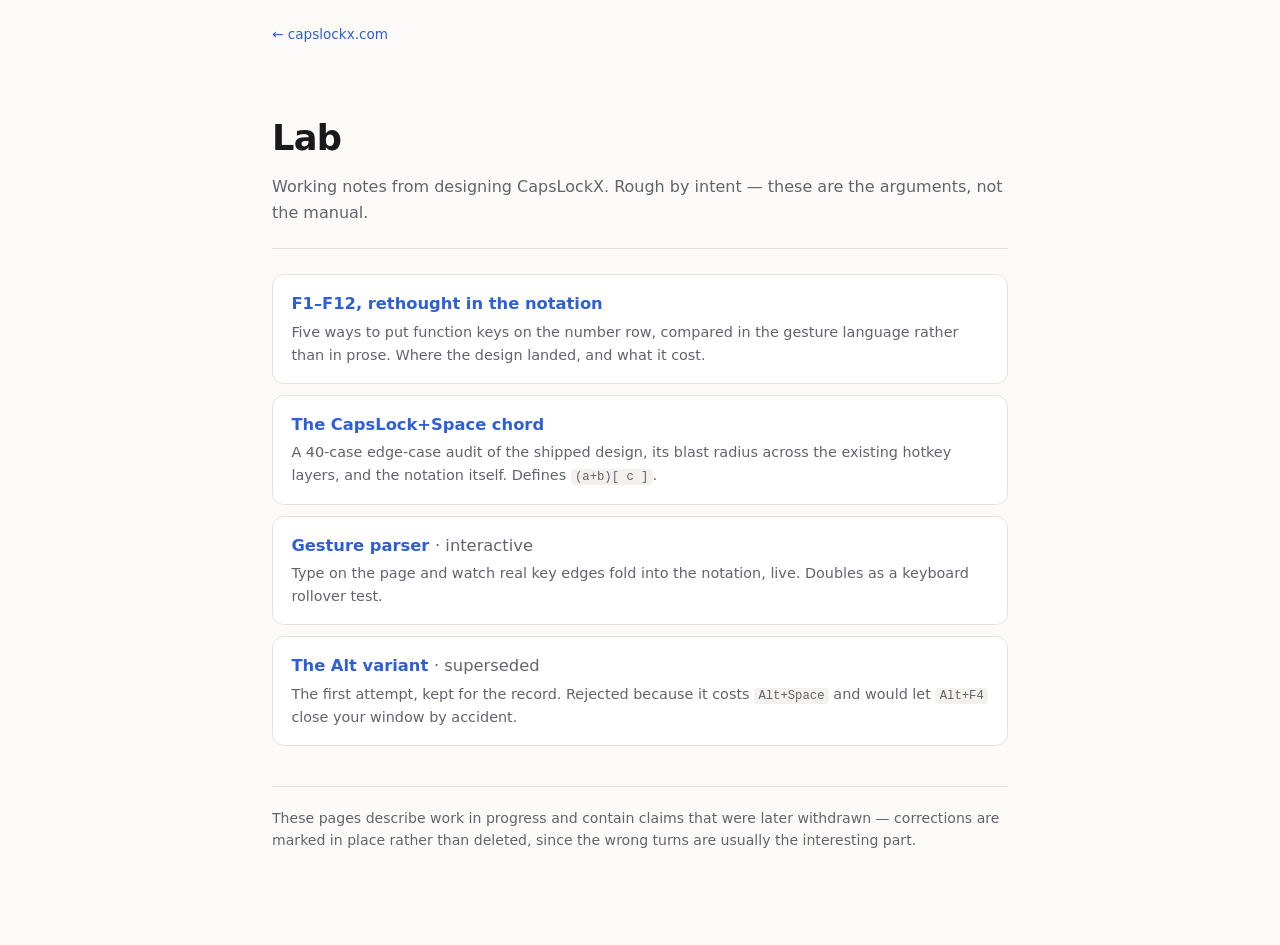
==== lab/index.html @ 7cb01835 "feat(lab): publish the CapsLockX design notes at /lab Four working documents from designing the Caps" ====
<!doctype html>
<html lang="en">
<head>
<meta charset="utf-8">
<meta name="viewport" content="width=device-width,initial-scale=1">
<title>CapsLockX Lab</title>
<meta name="description" content="Working notes from CapsLockX design: edge-case audits, the gesture notation, and a live keystroke recognizer.">
<meta name="robots" content="noindex">
<link rel="icon" type="image/png" href="/favicon.png">
<style>
:root{
  --bg:#fbfaf8; --panel:#ffffff; --ink:#1a1a1c; --muted:#63636b; --line:#e5e3de;
  --accent:#2f5fd8; --code-bg:#f2f1ed;
}
@media (prefers-color-scheme:dark){:root:not([data-theme="light"]){
  --bg:#131316; --panel:#1a1a1e; --ink:#e9e8e6; --muted:#9b9aa2; --line:#2c2c33;
  --accent:#8fb0ff; --code-bg:#232329;}}
:root[data-theme="dark"]{
  --bg:#131316; --panel:#1a1a1e; --ink:#e9e8e6; --muted:#9b9aa2; --line:#2c2c33;
  --accent:#8fb0ff; --code-bg:#232329;}
*{box-sizing:border-box}
body{background:var(--bg);color:var(--ink);margin:0;padding:0 1.25rem 5rem;
  font:16px/1.6 ui-sans-serif,system-ui,-apple-system,"Segoe UI",sans-serif}
.wrap{max-width:46rem;margin:0 auto}
header{padding:4rem 0 1.4rem;border-bottom:1px solid var(--line)}
h1{font-size:clamp(1.6rem,4vw,2.2rem);margin:0 0 .5rem;letter-spacing:-.02em}
.sub{color:var(--muted);margin:0}
.back{font-size:.85rem;color:var(--muted);padding-top:1.5rem;margin:0}
ul{list-style:none;padding:0;margin:1.6rem 0}
li{margin:.7rem 0}
a.card{display:block;background:var(--panel);border:1px solid var(--line);
  border-radius:12px;padding:1rem 1.15rem;text-decoration:none;color:inherit;
  transition:border-color .15s,transform .15s}
a.card:hover{border-color:var(--accent);transform:translateY(-1px)}
a.card .t{font-weight:650;font-size:1.02rem;color:var(--accent)}
a.card .d{color:var(--muted);font-size:.9rem;margin-top:.2rem}
code{font-family:ui-monospace,"Cascadia Mono",Consolas,monospace;
  background:var(--code-bg);padding:.1em .35em;border-radius:4px;font-size:.85em}
.note{color:var(--muted);font-size:.88rem;border-top:1px solid var(--line);
  margin-top:2.5rem;padding-top:1.2rem}
</style>
</head>
<body>
<div class="wrap">
<p class="back"><a href="/" style="color:var(--accent);text-decoration:none">&larr; capslockx.com</a></p>

<header>
  <h1>Lab</h1>
  <p class="sub">Working notes from designing CapsLockX. Rough by intent &mdash; these are the arguments, not the manual.</p>
</header>

<ul>
  <li><a class="card" href="/lab/fn-row-rethink/">
    <div class="t">F1&ndash;F12, rethought in the notation</div>
    <div class="d">Five ways to put function keys on the number row, compared in the gesture language rather than in prose. Where the design landed, and what it cost.</div>
  </a></li>

  <li><a class="card" href="/lab/chord-fn-row/">
    <div class="t">The CapsLock+Space chord</div>
    <div class="d">A 40-case edge-case audit of the shipped design, its blast radius across the existing hotkey layers, and the notation itself. Defines <code>(a+b)[ c ]</code>.</div>
  </a></li>

  <li><a class="card" href="/lab/gesture-parser/">
    <div class="t">Gesture parser <span style="font-weight:400;color:var(--muted)">&middot; interactive</span></div>
    <div class="d">Type on the page and watch real key edges fold into the notation, live. Doubles as a keyboard rollover test.</div>
  </a></li>

  <li><a class="card" href="/lab/alt-fn-row/">
    <div class="t">The Alt variant <span style="font-weight:400;color:var(--muted)">&middot; superseded</span></div>
    <div class="d">The first attempt, kept for the record. Rejected because it costs <code>Alt+Space</code> and would let <code>Alt+F4</code> close your window by accident.</div>
  </a></li>
</ul>

<p class="note">
  These pages describe work in progress and contain claims that were later
  withdrawn &mdash; corrections are marked in place rather than deleted, since the
  wrong turns are usually the interesting part.
</p>
</div>
</body>
</html>
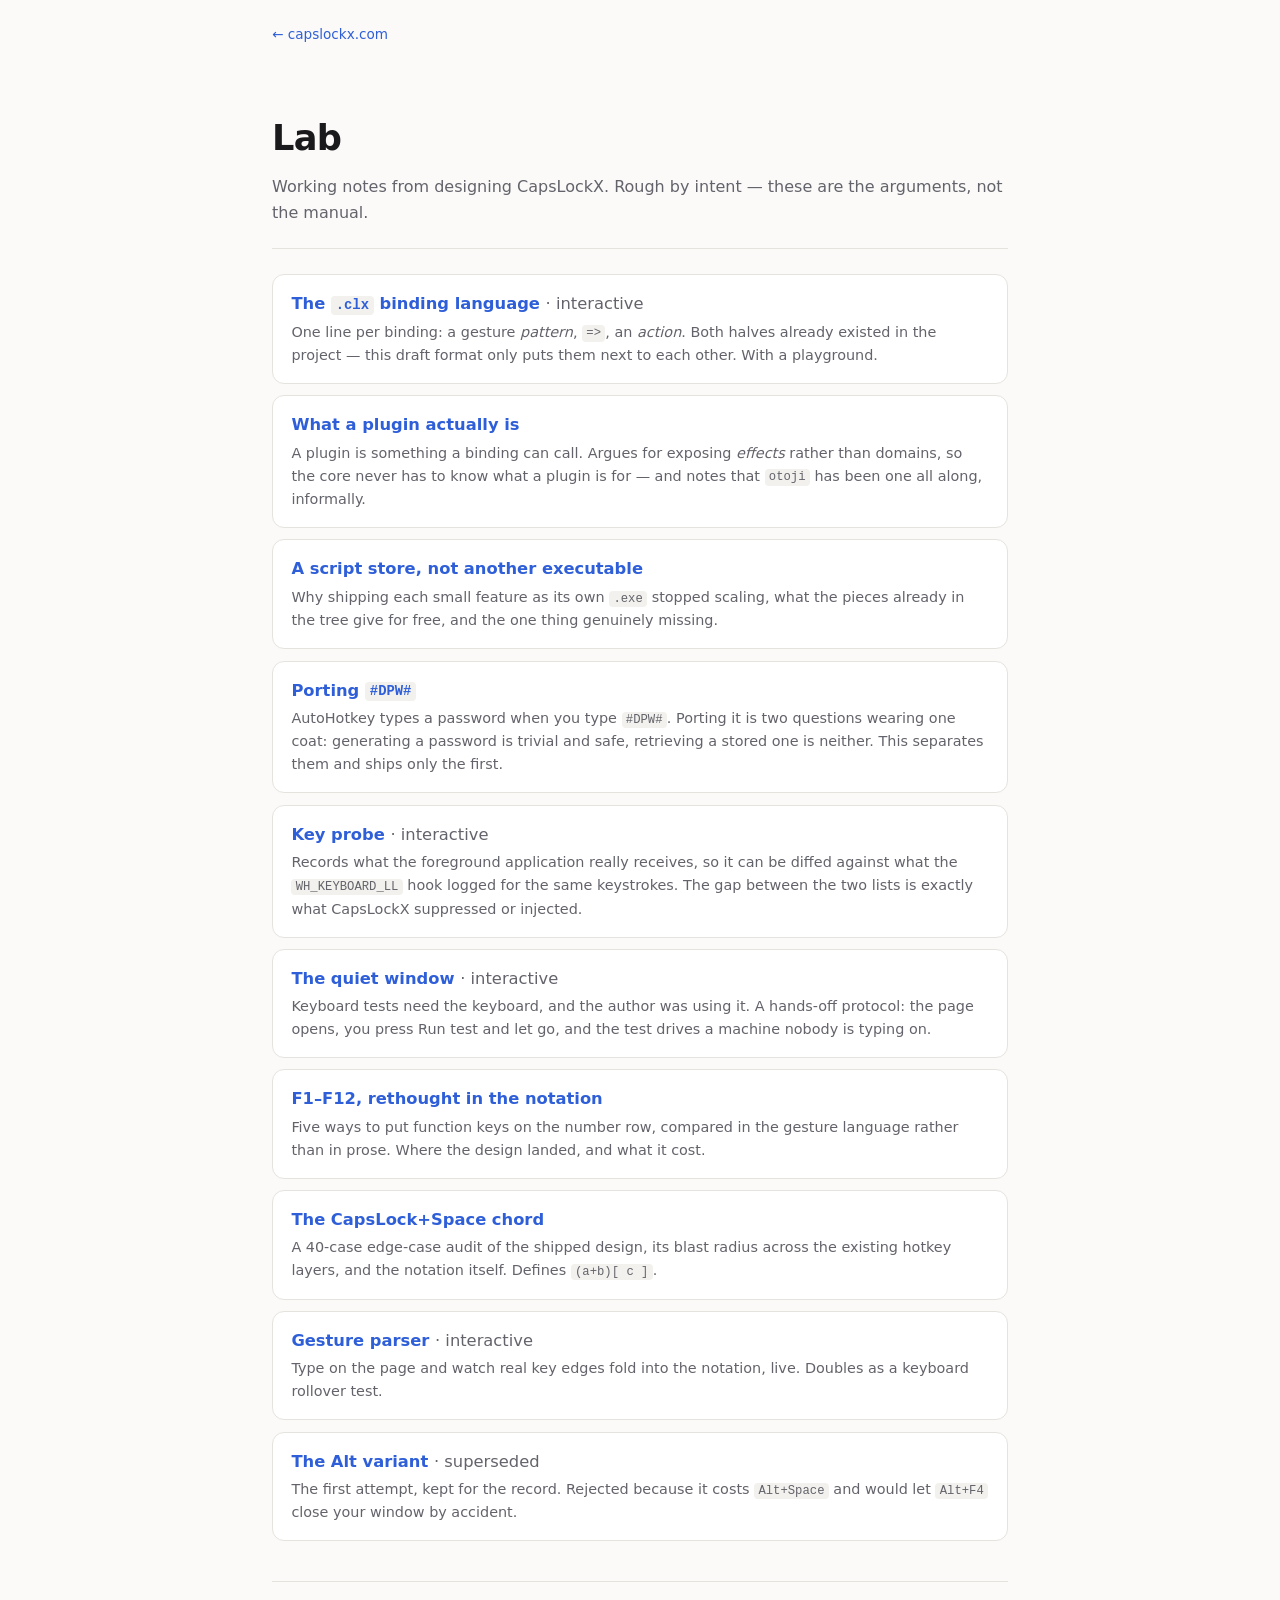
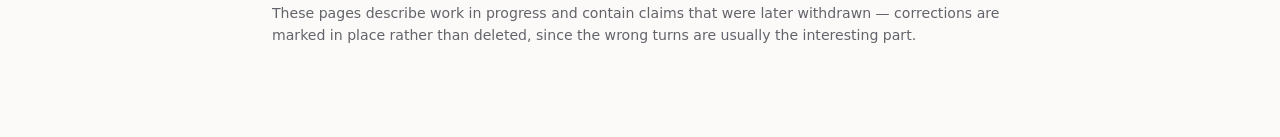
==== commit a71cc526: "lab: cards for the six unlinked notes, and detect new pages when syncing Two halves of the same prob" ====
--- a/lab/index.html
+++ b/lab/index.html
@@ -4,7 +4,7 @@
 <meta charset="utf-8">
 <meta name="viewport" content="width=device-width,initial-scale=1">
 <title>CapsLockX Lab</title>
-<meta name="description" content="Working notes from CapsLockX design: edge-case audits, the gesture notation, and a live keystroke recognizer.">
+<meta name="description" content="Working notes from CapsLockX design: the binding language and plugin contract, edge-case audits, the gesture notation, and live keystroke tools.">
 <meta name="robots" content="noindex">
 <link rel="icon" type="image/png" href="/favicon.png">
 <style>
@@ -50,6 +50,36 @@
 </header>
 
 <ul>
+  <li><a class="card" href="/lab/clx-lang/">
+    <div class="t">The <code>.clx</code> binding language <span style="font-weight:400;color:var(--muted)">&middot; interactive</span></div>
+    <div class="d">One line per binding: a gesture <em>pattern</em>, <code>=&gt;</code>, an <em>action</em>. Both halves already existed in the project &mdash; this draft format only puts them next to each other. With a playground.</div>
+  </a></li>
+
+  <li><a class="card" href="/lab/plugins/">
+    <div class="t">What a plugin actually is</div>
+    <div class="d">A plugin is something a binding can call. Argues for exposing <em>effects</em> rather than domains, so the core never has to know what a plugin is for &mdash; and notes that <code>otoji</code> has been one all along, informally.</div>
+  </a></li>
+
+  <li><a class="card" href="/lab/script-store/">
+    <div class="t">A script store, not another executable</div>
+    <div class="d">Why shipping each small feature as its own <code>.exe</code> stopped scaling, what the pieces already in the tree give for free, and the one thing genuinely missing.</div>
+  </a></li>
+
+  <li><a class="card" href="/lab/dpw-plugin/">
+    <div class="t">Porting <code>#DPW#</code></div>
+    <div class="d">AutoHotkey types a password when you type <code>#DPW#</code>. Porting it is two questions wearing one coat: generating a password is trivial and safe, retrieving a stored one is neither. This separates them and ships only the first.</div>
+  </a></li>
+
+  <li><a class="card" href="/lab/key-probe/">
+    <div class="t">Key probe <span style="font-weight:400;color:var(--muted)">&middot; interactive</span></div>
+    <div class="d">Records what the foreground application really receives, so it can be diffed against what the <code>WH_KEYBOARD_LL</code> hook logged for the same keystrokes. The gap between the two lists is exactly what CapsLockX suppressed or injected.</div>
+  </a></li>
+
+  <li><a class="card" href="/lab/quiet-window/">
+    <div class="t">The quiet window <span style="font-weight:400;color:var(--muted)">&middot; interactive</span></div>
+    <div class="d">Keyboard tests need the keyboard, and the author was using it. A hands-off protocol: the page opens, you press Run test and let go, and the test drives a machine nobody is typing on.</div>
+  </a></li>
+
   <li><a class="card" href="/lab/fn-row-rethink/">
     <div class="t">F1&ndash;F12, rethought in the notation</div>
     <div class="d">Five ways to put function keys on the number row, compared in the gesture language rather than in prose. Where the design landed, and what it cost.</div>
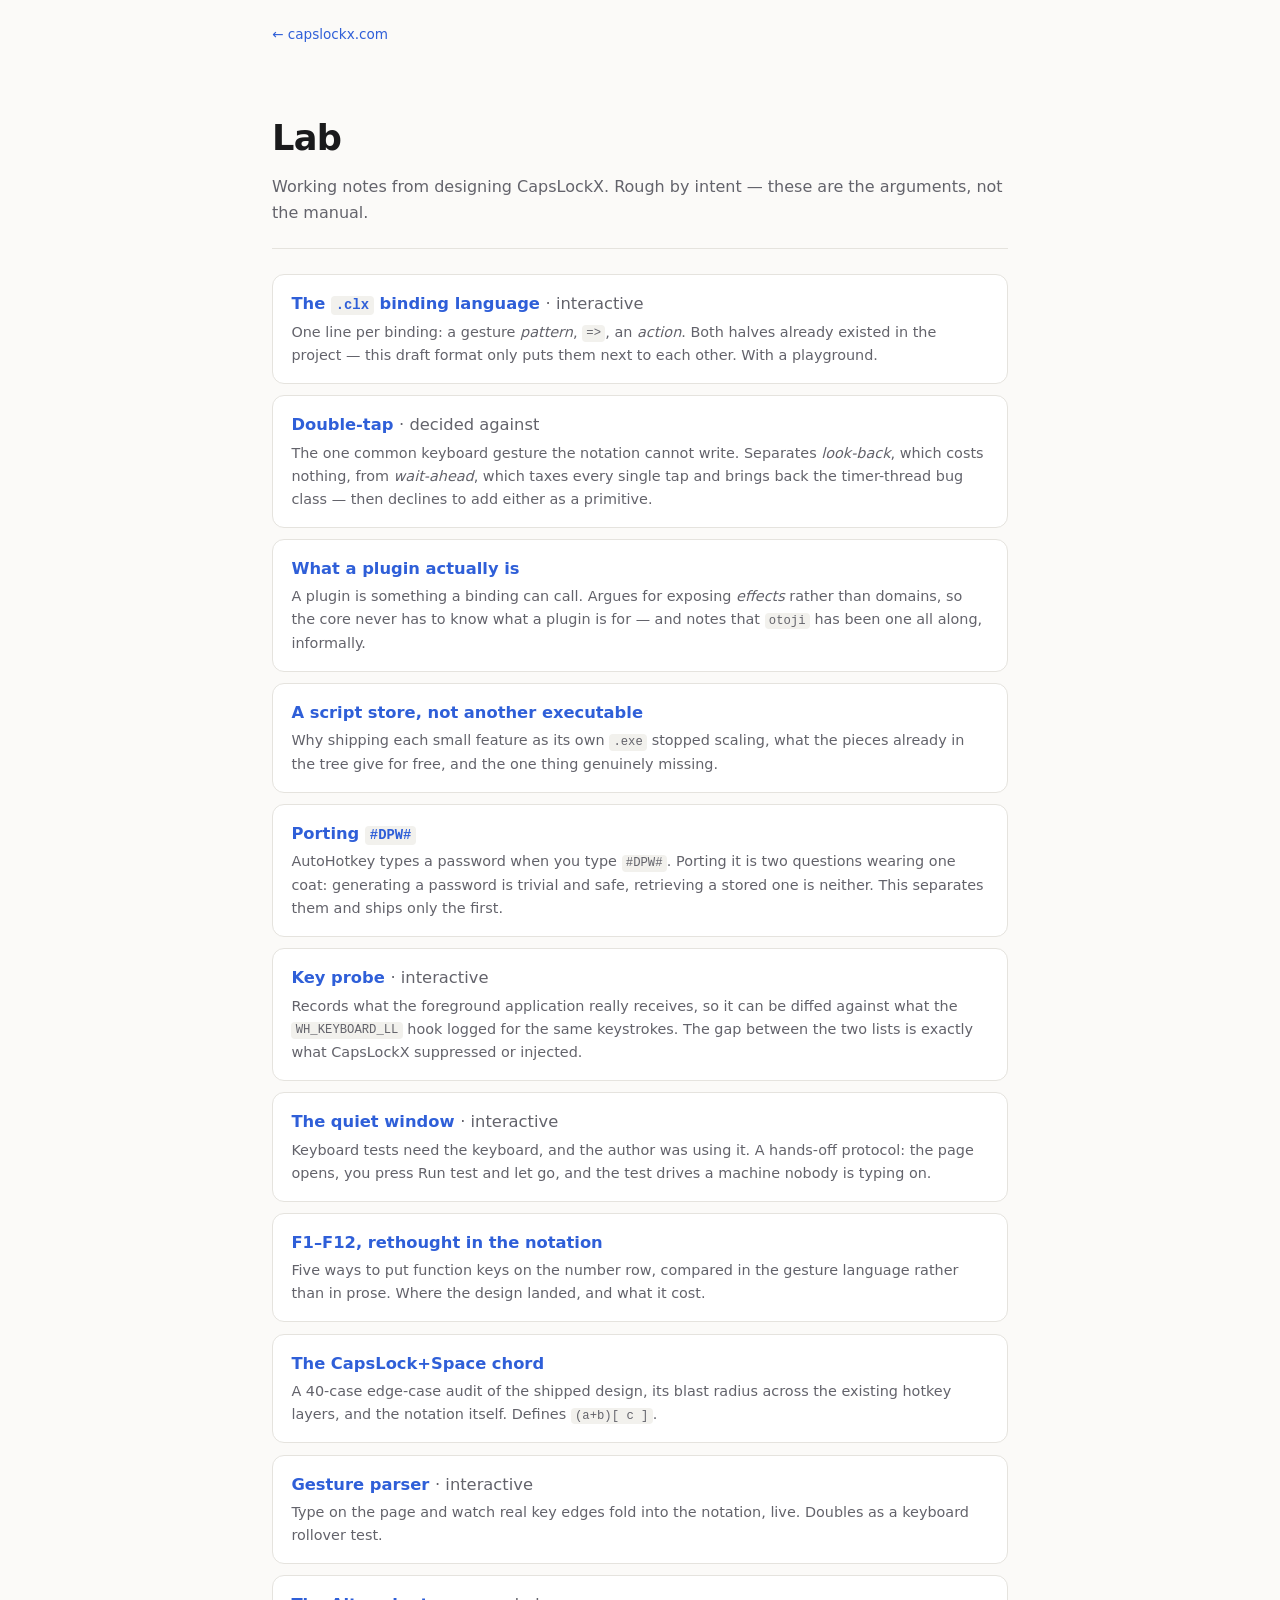
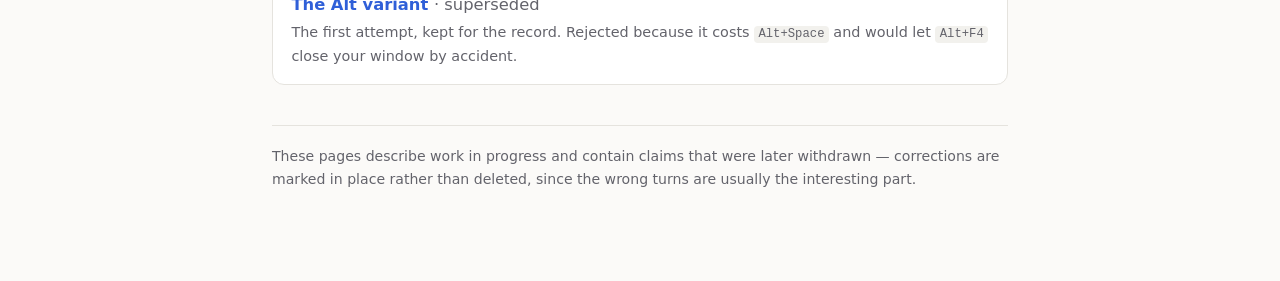
==== commit 75d8faa2: "lab: card for the double-tap note Added upstream, so tonight's sync would publish it and warn that n" ====
--- a/lab/index.html
+++ b/lab/index.html
@@ -55,6 +55,11 @@
     <div class="d">One line per binding: a gesture <em>pattern</em>, <code>=&gt;</code>, an <em>action</em>. Both halves already existed in the project &mdash; this draft format only puts them next to each other. With a playground.</div>
   </a></li>
 
+  <li><a class="card" href="/lab/double-tap/">
+    <div class="t">Double-tap <span style="font-weight:400;color:var(--muted)">&middot; decided against</span></div>
+    <div class="d">The one common keyboard gesture the notation cannot write. Separates <em>look-back</em>, which costs nothing, from <em>wait-ahead</em>, which taxes every single tap and brings back the timer-thread bug class &mdash; then declines to add either as a primitive.</div>
+  </a></li>
+
   <li><a class="card" href="/lab/plugins/">
     <div class="t">What a plugin actually is</div>
     <div class="d">A plugin is something a binding can call. Argues for exposing <em>effects</em> rather than domains, so the core never has to know what a plugin is for &mdash; and notes that <code>otoji</code> has been one all along, informally.</div>
